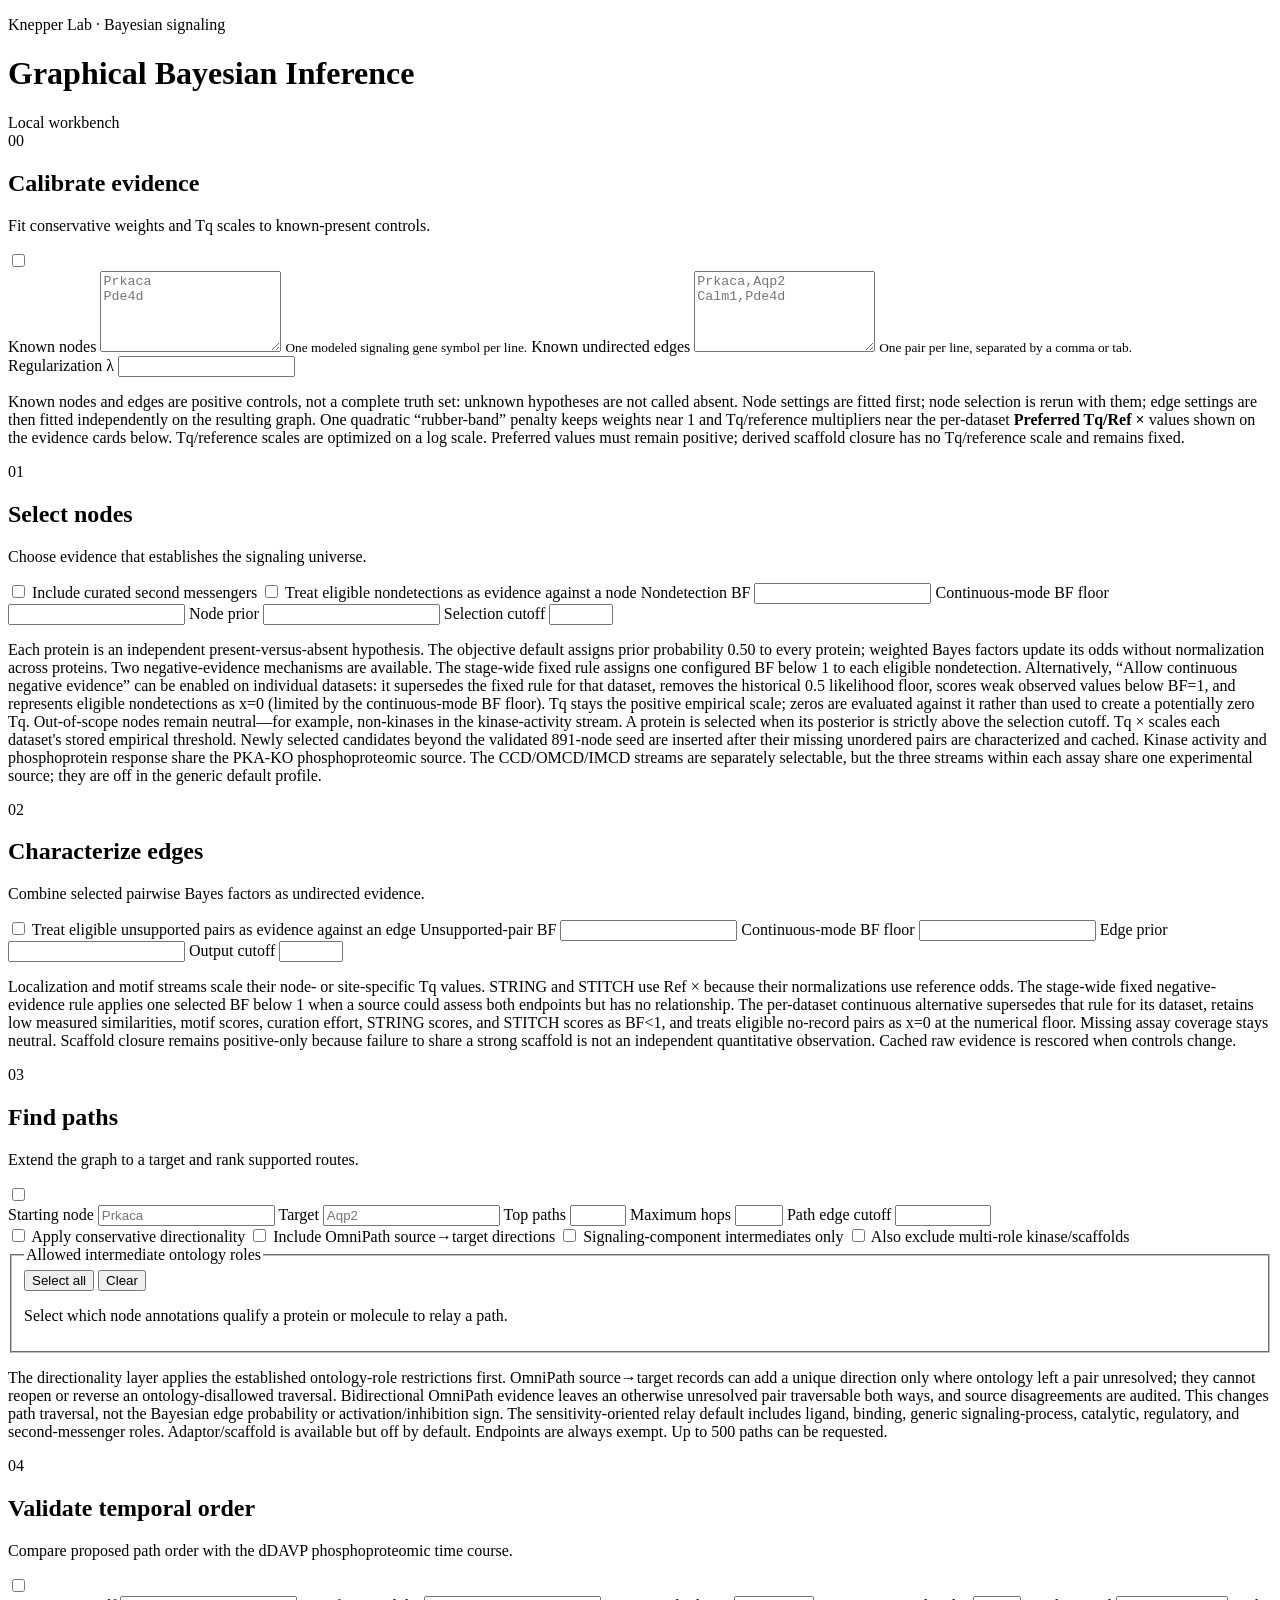
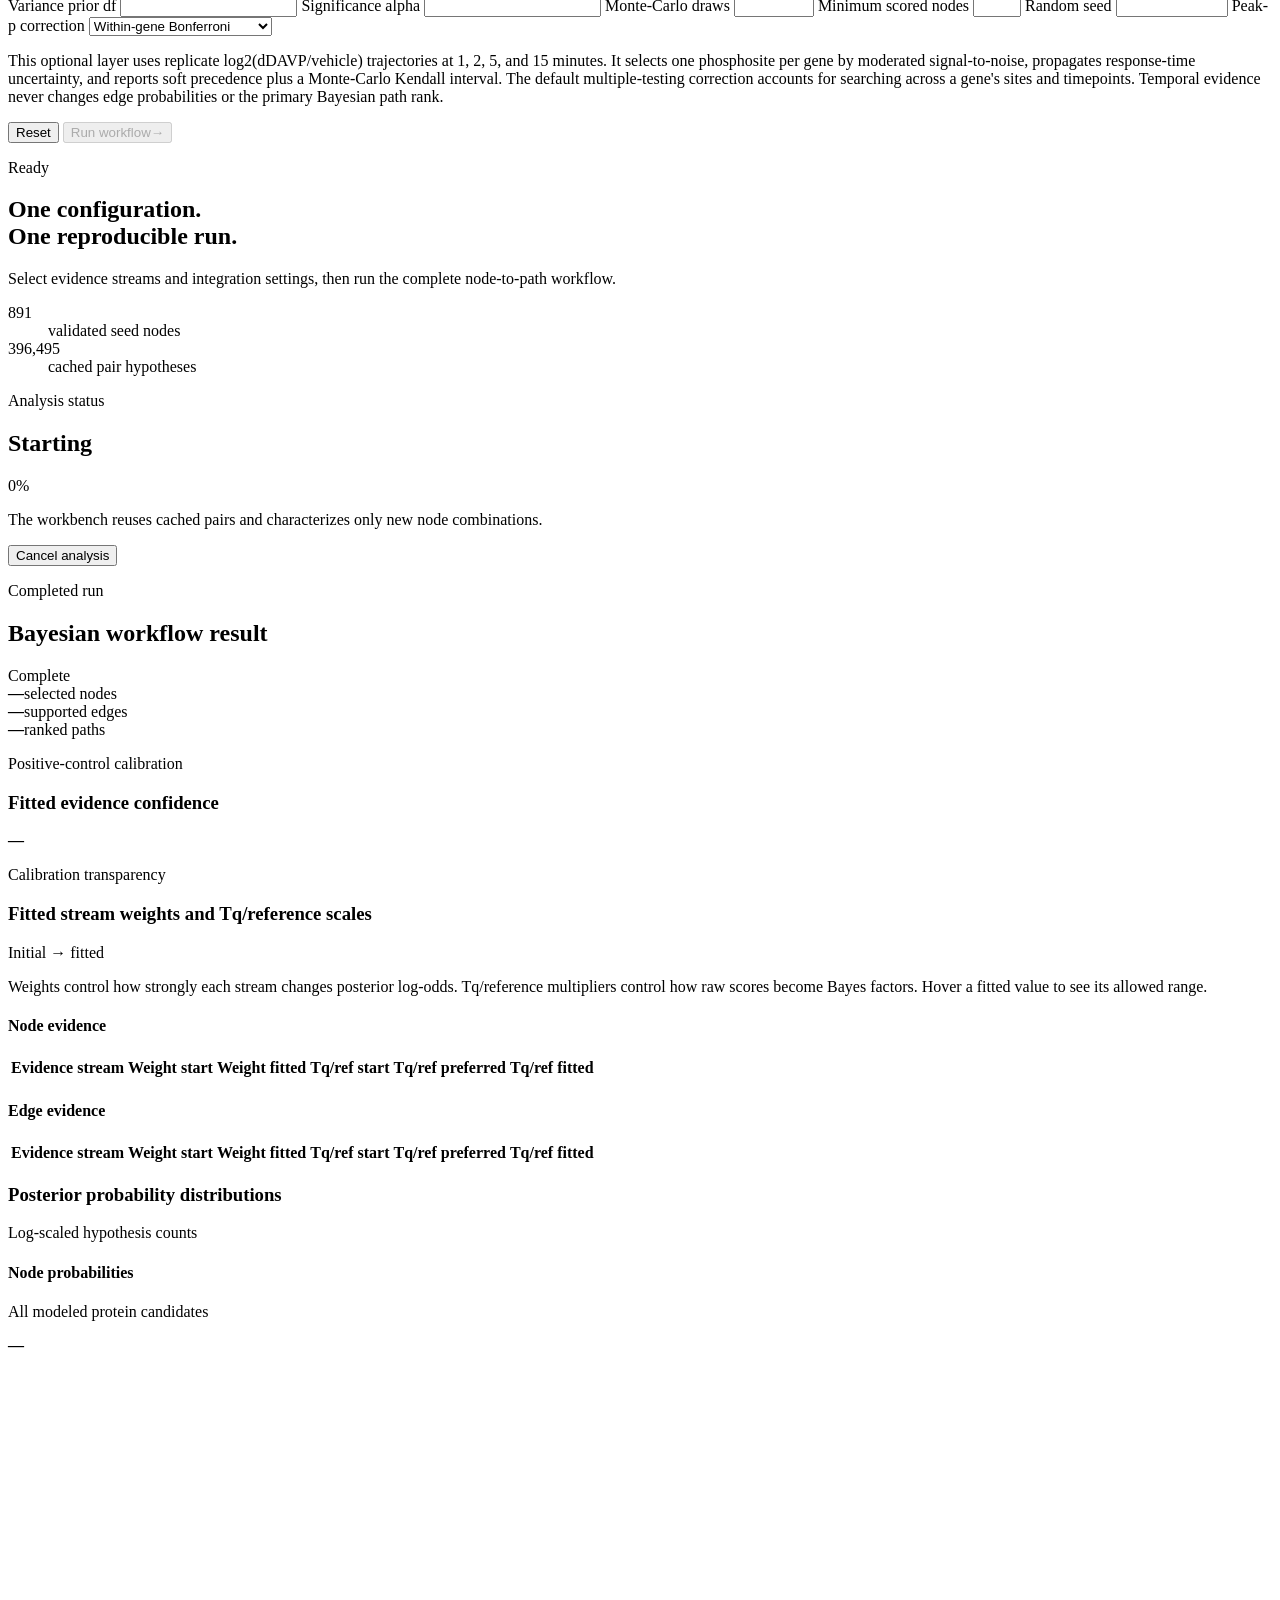
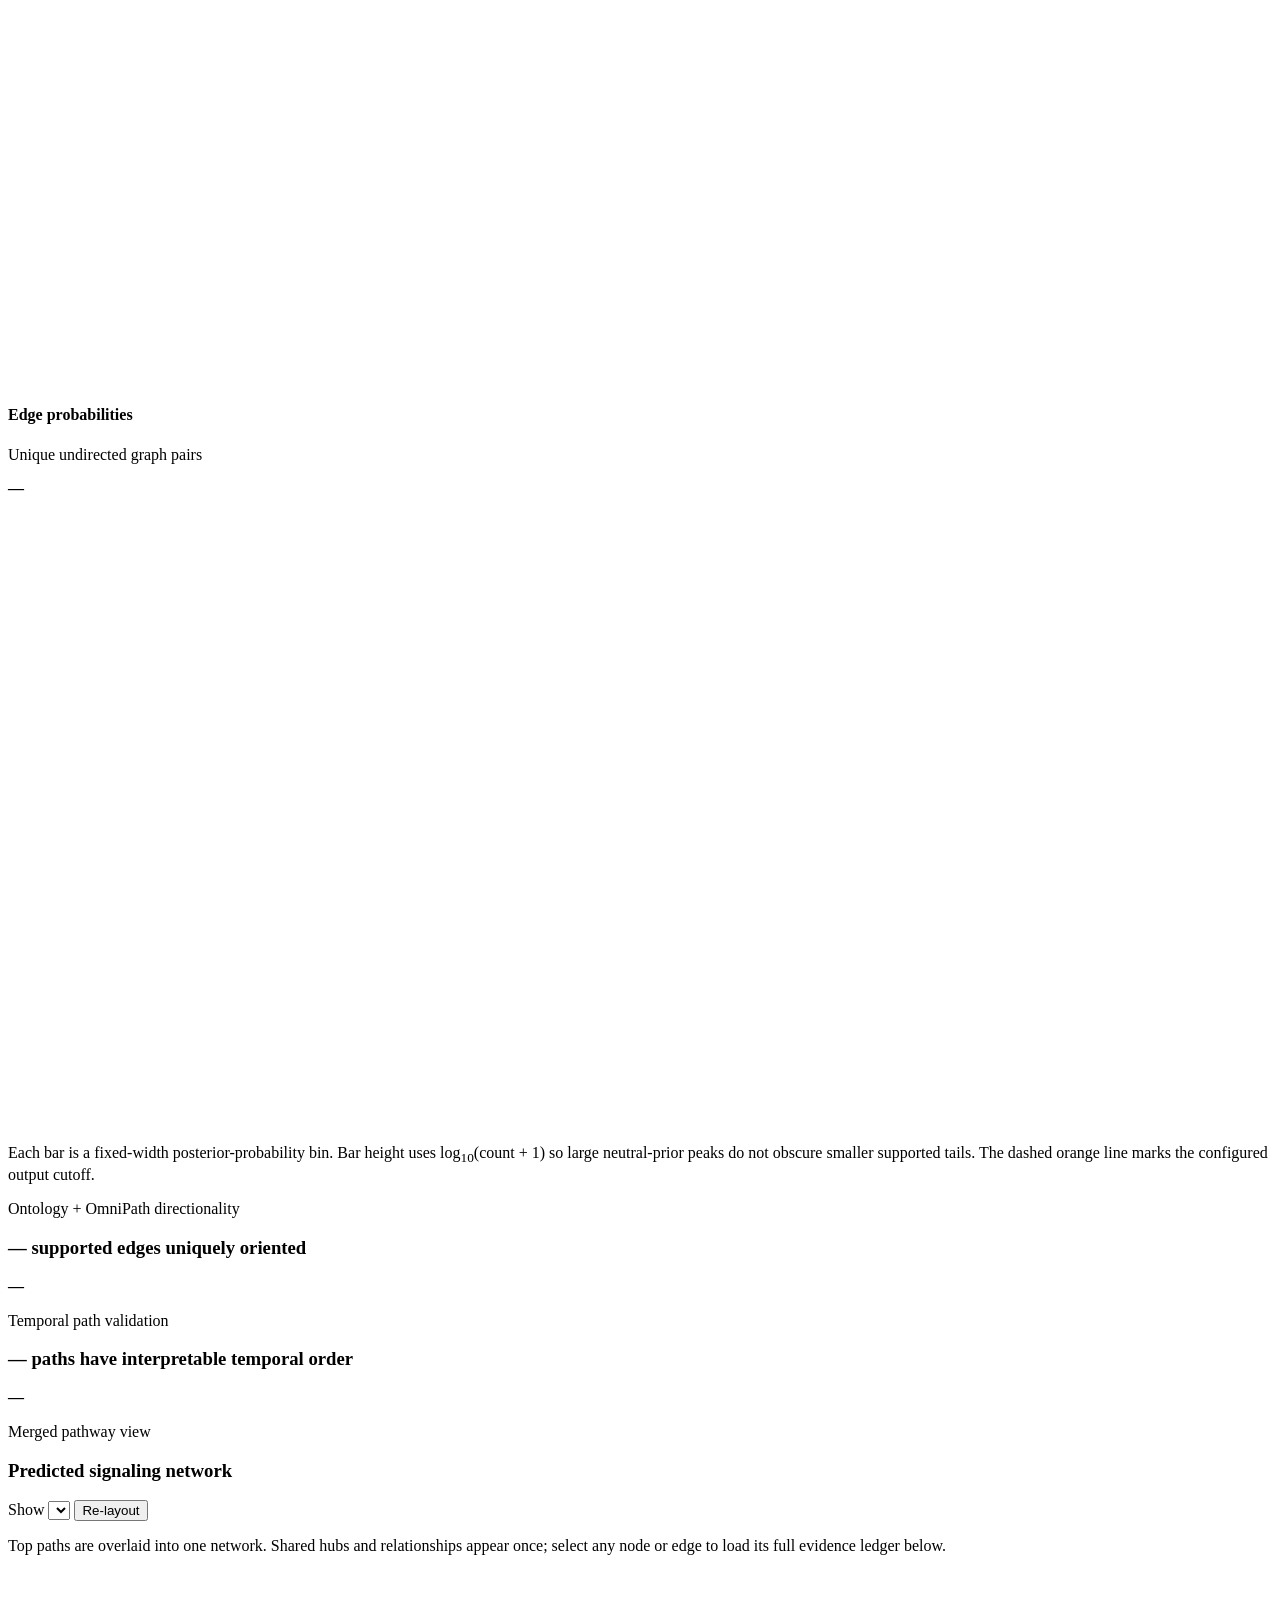
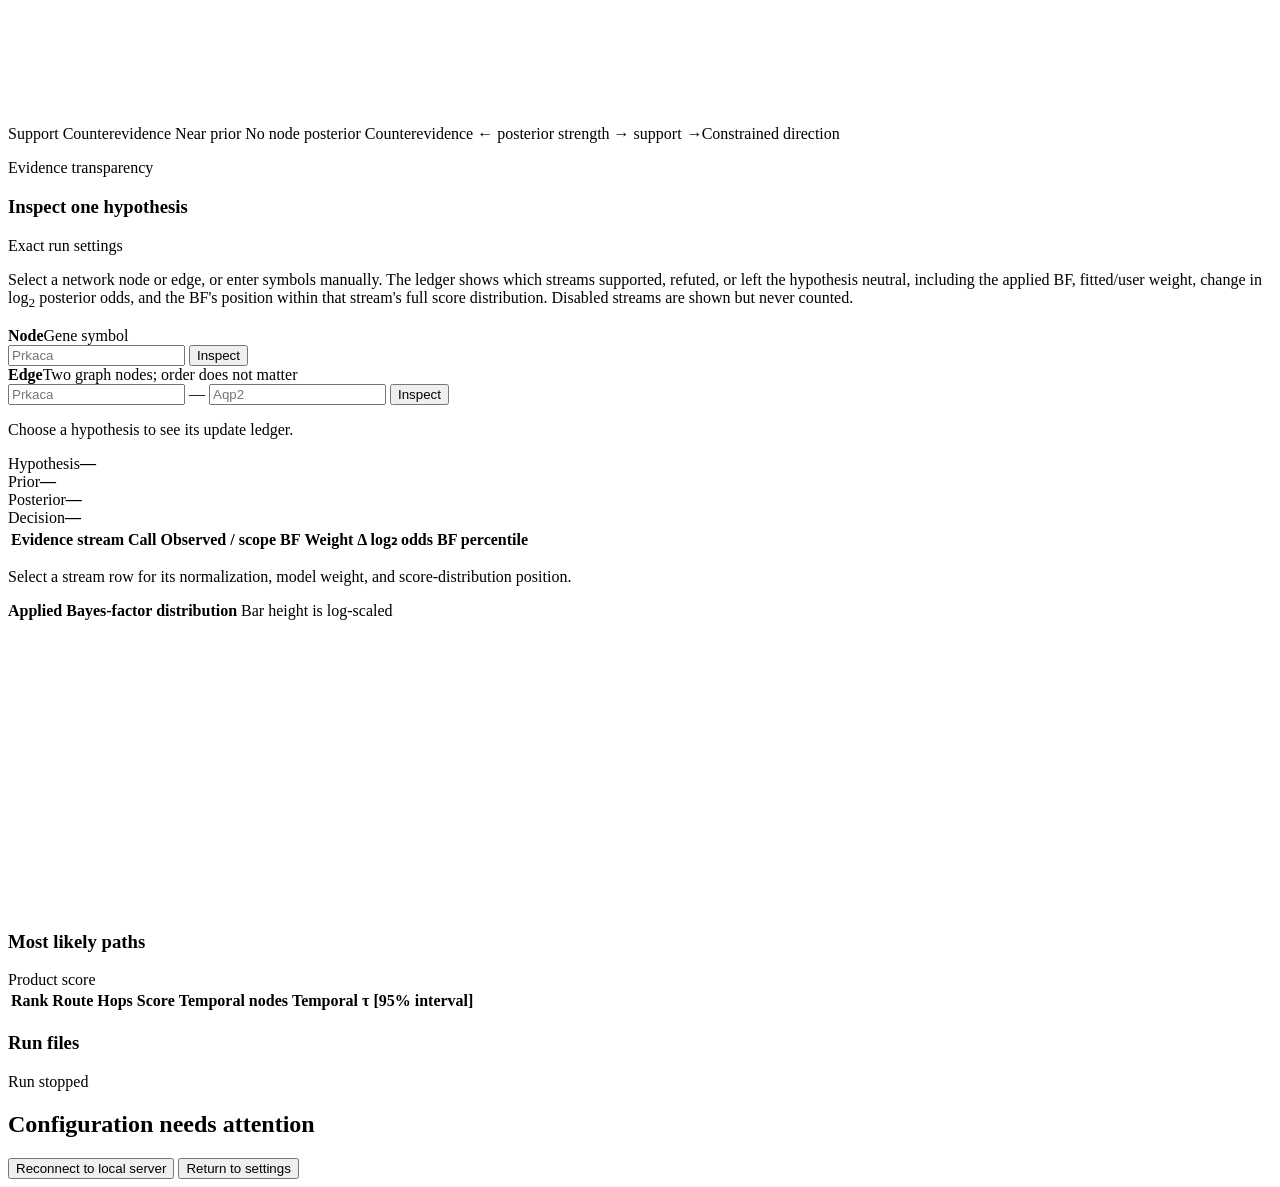
==== gui/web/index.html @ 2e874a76 "chore: establish version 2 baseline" ====
<!doctype html>
<html lang="en">
  <head>
    <meta charset="utf-8" />
    <meta name="viewport" content="width=device-width, initial-scale=1" />
    <meta name="description" content="Configure and run the graphical Bayesian signaling workflow." />
    <title>Graphical Bayesian Inference</title>
    <link rel="stylesheet" href="/styles.css" />
  </head>
  <body>
    <header class="topbar">
      <div>
        <p class="eyebrow">Knepper Lab · Bayesian signaling</p>
        <h1>Graphical Bayesian Inference</h1>
      </div>
      <div class="project-state"><span class="status-dot"></span><span>Local workbench</span></div>
    </header>

    <main class="workspace">
      <form id="workflow-form" class="configuration" aria-label="Workflow configuration">
        <section class="stage" aria-labelledby="calibration-title">
          <div class="stage-heading path-heading">
            <span class="stage-number">00</span>
            <div>
              <h2 id="calibration-title">Calibrate evidence</h2>
              <p>Fit conservative weights and Tq scales to known-present controls.</p>
            </div>
            <label class="switch" title="Enable positive-control calibration">
              <input id="calibration-enabled" type="checkbox" />
              <span></span>
            </label>
          </div>
          <div id="calibration-controls">
            <div class="calibration-target-grid">
              <label>
                <span>Known nodes</span>
                <textarea id="calibration-known-nodes" rows="5" placeholder="Prkaca&#10;Pde4d"></textarea>
                <small>One modeled signaling gene symbol per line.</small>
              </label>
              <label>
                <span>Known undirected edges</span>
                <textarea id="calibration-known-edges" rows="5" placeholder="Prkaca,Aqp2&#10;Calm1,Pde4d"></textarea>
                <small>One pair per line, separated by a comma or tab.</small>
              </label>
            </div>
            <div class="parameter-grid">
              <label>
                <span>Regularization λ</span>
                <input id="calibration-lambda" type="number" min="0" max="100" step="any" inputmode="decimal" />
              </label>
            </div>
            <p class="scientific-note calibration-note">Known nodes and edges are positive controls, not a complete truth set: unknown hypotheses are not called absent. Node settings are fitted first; node selection is rerun with them; edge settings are then fitted independently on the resulting graph. One quadratic “rubber-band” penalty keeps weights near 1 and Tq/reference multipliers near the per-dataset <strong>Preferred Tq/Ref ×</strong> values shown on the evidence cards below. Tq/reference scales are optimized on a log scale. Preferred values must remain positive; derived scaffold closure has no Tq/reference scale and remains fixed.</p>
          </div>
        </section>

        <section class="stage" aria-labelledby="node-title">
          <div class="stage-heading">
            <span class="stage-number">01</span>
            <div>
              <h2 id="node-title">Select nodes</h2>
              <p>Choose evidence that establishes the signaling universe.</p>
            </div>
          </div>
          <div id="node-streams" class="stream-list"></div>
          <div class="parameter-grid compact-grid">
            <label class="check-field span-two">
              <input id="include-messengers" type="checkbox" />
              <span>Include curated second messengers</span>
            </label>
            <label class="check-field span-two">
              <input id="penalize-unobserved" type="checkbox" />
              <span>Treat eligible nondetections as evidence against a node</span>
            </label>
            <label>
              <span>Nondetection BF</span>
              <input id="unobserved-bf" type="number" min="0.000001" max="1" step="any" inputmode="decimal" />
            </label>
            <label>
              <span>Continuous-mode BF floor</span>
              <input id="continuous-node-bf-floor" type="number" min="0.000000000001" max="1" step="any" inputmode="decimal" />
            </label>
            <label>
              <span>Node prior</span>
              <input id="node-prior" type="number" min="0.000001" max="0.999999" step="any" inputmode="decimal" />
            </label>
            <label>
              <span>Selection cutoff</span>
              <input id="node-cutoff" type="number" min="0" max="1" step="0.01" />
            </label>
          </div>
          <p class="scientific-note">Each protein is an independent present-versus-absent hypothesis. The objective default assigns prior probability 0.50 to every protein; weighted Bayes factors update its odds without normalization across proteins. Two negative-evidence mechanisms are available. The stage-wide fixed rule assigns one configured BF below 1 to each eligible nondetection. Alternatively, “Allow continuous negative evidence” can be enabled on individual datasets: it supersedes the fixed rule for that dataset, removes the historical 0.5 likelihood floor, scores weak observed values below BF=1, and represents eligible nondetections as x=0 (limited by the continuous-mode BF floor). Tq stays the positive empirical scale; zeros are evaluated against it rather than used to create a potentially zero Tq. Out-of-scope nodes remain neutral—for example, non-kinases in the kinase-activity stream. A protein is selected when its posterior is strictly above the selection cutoff. Tq × scales each dataset's stored empirical threshold. Newly selected candidates beyond the validated 891-node seed are inserted after their missing unordered pairs are characterized and cached. Kinase activity and phosphoprotein response share the PKA-KO phosphoproteomic source. The CCD/OMCD/IMCD streams are separately selectable, but the three streams within each assay share one experimental source; they are off in the generic default profile.</p>
        </section>

        <section class="stage" aria-labelledby="edge-title">
          <div class="stage-heading">
            <span class="stage-number">02</span>
            <div>
              <h2 id="edge-title">Characterize edges</h2>
              <p>Combine selected pairwise Bayes factors as undirected evidence.</p>
            </div>
          </div>
          <div id="edge-streams" class="stream-list"></div>
          <div class="parameter-grid compact-grid">
            <label class="check-field span-two">
              <input id="penalize-unsupported-edges" type="checkbox" />
              <span>Treat eligible unsupported pairs as evidence against an edge</span>
            </label>
            <label>
              <span>Unsupported-pair BF</span>
              <input id="unsupported-edge-bf" type="number" min="0.000001" max="1" step="any" inputmode="decimal" />
            </label>
            <label>
              <span>Continuous-mode BF floor</span>
              <input id="continuous-edge-bf-floor" type="number" min="0.000000000001" max="1" step="any" inputmode="decimal" />
            </label>
            <label>
              <span>Edge prior</span>
              <input id="edge-prior" type="number" min="0.000001" max="0.999999" step="any" inputmode="decimal" />
            </label>
            <label>
              <span>Output cutoff</span>
              <input id="edge-cutoff" type="number" min="0" max="1" step="0.01" />
            </label>
          </div>
          <p class="scientific-note">Localization and motif streams scale their node- or site-specific Tq values. STRING and STITCH use Ref × because their normalizations use reference odds. The stage-wide fixed negative-evidence rule applies one selected BF below 1 when a source could assess both endpoints but has no relationship. The per-dataset continuous alternative supersedes that rule for its dataset, retains low measured similarities, motif scores, curation effort, STRING scores, and STITCH scores as BF&lt;1, and treats eligible no-record pairs as x=0 at the numerical floor. Missing assay coverage stays neutral. Scaffold closure remains positive-only because failure to share a strong scaffold is not an independent quantitative observation. Cached raw evidence is rescored when controls change.</p>
        </section>

        <section class="stage" aria-labelledby="path-title">
          <div class="stage-heading path-heading">
            <span class="stage-number">03</span>
            <div>
              <h2 id="path-title">Find paths</h2>
              <p>Extend the graph to a target and rank supported routes.</p>
            </div>
            <label class="switch" title="Enable path finding">
              <input id="path-enabled" type="checkbox" />
              <span></span>
            </label>
          </div>
          <div id="path-controls">
            <div class="parameter-grid">
              <label>
                <span>Starting node</span>
                <input id="path-start" type="text" autocomplete="off" placeholder="Prkaca" />
              </label>
              <label>
                <span>Target</span>
                <input id="path-target" type="text" autocomplete="off" placeholder="Aqp2" />
              </label>
              <label>
                <span>Top paths</span>
                <input id="path-top-k" type="number" min="1" max="500" step="1" />
              </label>
              <label>
                <span>Maximum hops</span>
                <input id="path-max-hops" type="number" min="1" max="12" step="1" />
              </label>
              <label>
                <span>Path edge cutoff</span>
                <input id="path-cutoff" type="number" min="0" max="0.999999" step="0.01" />
              </label>
            </div>
            <div class="path-rules">
              <label class="check-field">
                <input id="ontology-directionality" type="checkbox" />
                <span>Apply conservative directionality</span>
              </label>
              <label class="check-field">
                <input id="omnipath-directionality" type="checkbox" />
                <span>Include OmniPath source→target directions</span>
              </label>
              <label class="check-field">
                <input id="signal-only" type="checkbox" />
                <span>Signaling-component intermediates only</span>
              </label>
              <label class="check-field">
                <input id="exclude-multirole-scaffolds" type="checkbox" />
                <span>Also exclude multi-role kinase/scaffolds</span>
              </label>
            </div>
            <fieldset id="ontology-selector" class="ontology-selector">
              <legend>Allowed intermediate ontology roles</legend>
              <div class="ontology-actions" aria-label="Ontology selection shortcuts">
                <button id="ontology-all" type="button">Select all</button>
                <button id="ontology-none" type="button">Clear</button>
              </div>
              <p>Select which node annotations qualify a protein or molecule to relay a path.</p>
              <div id="path-ontology-classes" class="ontology-grid"></div>
            </fieldset>
            <p class="scientific-note">The directionality layer applies the established ontology-role restrictions first. OmniPath source→target records can add a unique direction only where ontology left a pair unresolved; they cannot reopen or reverse an ontology-disallowed traversal. Bidirectional OmniPath evidence leaves an otherwise unresolved pair traversable both ways, and source disagreements are audited. This changes path traversal, not the Bayesian edge probability or activation/inhibition sign. The sensitivity-oriented relay default includes ligand, binding, generic signaling-process, catalytic, regulatory, and second-messenger roles. Adaptor/scaffold is available but off by default. Endpoints are always exempt. Up to 500 paths can be requested.</p>
          </div>
        </section>

        <section class="stage" aria-labelledby="temporal-title">
          <div class="stage-heading path-heading">
            <span class="stage-number">04</span>
            <div>
              <h2 id="temporal-title">Validate temporal order</h2>
              <p>Compare proposed path order with the dDAVP phosphoproteomic time course.</p>
            </div>
            <label class="switch" title="Enable temporal path validation">
              <input id="temporal-enabled" type="checkbox" />
              <span></span>
            </label>
          </div>
          <div id="temporal-controls">
            <div class="parameter-grid">
              <label>
                <span>Variance prior df</span>
                <input id="temporal-prior-df" type="number" min="0.1" max="1000" step="any" />
              </label>
              <label>
                <span>Significance alpha</span>
                <input id="temporal-alpha" type="number" min="0.000001" max="1" step="any" />
              </label>
              <label>
                <span>Monte-Carlo draws</span>
                <input id="temporal-draws" type="number" min="100" max="100000" step="100" />
              </label>
              <label>
                <span>Minimum scored nodes</span>
                <input id="temporal-min-scored" type="number" min="2" max="20" step="1" />
              </label>
              <label>
                <span>Random seed</span>
                <input id="temporal-seed" type="number" min="0" max="4294967295" step="1" />
              </label>
              <label>
                <span>Peak-p correction</span>
                <select id="temporal-p-adjust">
                  <option value="within_gene_bonferroni">Within-gene Bonferroni</option>
                  <option value="none">None (legacy reproduction)</option>
                </select>
              </label>
            </div>
            <p class="scientific-note temporal-note">This optional layer uses replicate log2(dDAVP/vehicle) trajectories at 1, 2, 5, and 15 minutes. It selects one phosphosite per gene by moderated signal-to-noise, propagates response-time uncertainty, and reports soft precedence plus a Monte-Carlo Kendall interval. The default multiple-testing correction accounts for searching across a gene's sites and timepoints. Temporal evidence never changes edge probabilities or the primary Bayesian path rank.</p>
          </div>
        </section>

        <div class="form-actions">
          <button id="reset-button" type="button" class="secondary-button">Reset</button>
          <button id="run-button" type="submit" class="primary-button" disabled>
            <span>Run workflow</span><span aria-hidden="true">→</span>
          </button>
        </div>
      </form>

      <aside class="results" aria-live="polite">
        <div id="empty-state" class="empty-state">
          <div class="graph-mark" aria-hidden="true"><i></i><i></i><i></i><i></i></div>
          <p class="eyebrow">Ready</p>
          <h2>One configuration.<br />One reproducible run.</h2>
          <p>Select evidence streams and integration settings, then run the complete node-to-path workflow.</p>
          <dl class="catalog-stats">
            <div><dt id="catalog-nodes">891</dt><dd>validated seed nodes</dd></div>
            <div><dt id="catalog-pairs">396,495</dt><dd>cached pair hypotheses</dd></div>
          </dl>
        </div>

        <div id="job-state" class="job-state hidden">
          <div class="job-header">
            <div><p class="eyebrow">Analysis status</p><h2 id="job-message">Starting</h2></div>
            <span id="job-percent">0%</span>
          </div>
          <div class="progress-track"><div id="progress-bar"></div></div>
          <p id="job-detail" class="muted">The workbench reuses cached pairs and characterizes only new node combinations.</p>
          <div class="job-actions">
            <button id="cancel-job-button" type="button" class="danger-button">Cancel analysis</button>
          </div>
        </div>

        <div id="result-state" class="result-state hidden">
          <div class="result-heading">
            <div><p class="eyebrow">Completed run</p><h2>Bayesian workflow result</h2></div>
            <span class="complete-badge">Complete</span>
          </div>
          <div class="metric-row">
            <div><strong id="metric-nodes">—</strong><span>selected nodes</span></div>
            <div><strong id="metric-edges">—</strong><span>supported edges</span></div>
            <div><strong id="metric-paths">—</strong><span>ranked paths</span></div>
          </div>
          <div id="warning-box" class="warning-box hidden"></div>
          <section id="calibration-result" class="calibration-result hidden" aria-labelledby="calibration-result-title">
            <div>
              <p class="eyebrow">Positive-control calibration</p>
              <h3 id="calibration-result-title">Fitted evidence confidence</h3>
              <p id="calibration-result-detail"></p>
            </div>
            <strong id="calibration-result-score">—</strong>
          </section>
          <section id="calibration-parameters" class="calibration-parameters hidden" aria-labelledby="calibration-parameters-title">
            <div class="table-heading calibration-parameters-heading">
              <div>
                <p class="eyebrow">Calibration transparency</p>
                <h3 id="calibration-parameters-title">Fitted stream weights and Tq/reference scales</h3>
              </div>
              <span>Initial → fitted</span>
            </div>
            <p class="calibration-parameters-note">Weights control how strongly each stream changes posterior log-odds. Tq/reference multipliers control how raw scores become Bayes factors. Hover a fitted value to see its allowed range.</p>
            <div class="calibration-parameter-grid">
              <article id="node-calibration-parameters" class="calibration-parameter-card">
                <h4>Node evidence</h4>
                <div class="table-wrap">
                  <table class="calibration-parameter-table">
                    <thead><tr><th>Evidence stream</th><th>Weight start</th><th>Weight fitted</th><th>Tq/ref start</th><th>Tq/ref preferred</th><th>Tq/ref fitted</th></tr></thead>
                    <tbody id="node-calibration-parameters-body"></tbody>
                  </table>
                </div>
              </article>
              <article id="edge-calibration-parameters" class="calibration-parameter-card">
                <h4>Edge evidence</h4>
                <div class="table-wrap">
                  <table class="calibration-parameter-table">
                    <thead><tr><th>Evidence stream</th><th>Weight start</th><th>Weight fitted</th><th>Tq/ref start</th><th>Tq/ref preferred</th><th>Tq/ref fitted</th></tr></thead>
                    <tbody id="edge-calibration-parameters-body"></tbody>
                  </table>
                </div>
              </article>
            </div>
          </section>
          <section class="distribution-section" aria-labelledby="distribution-title">
            <div class="table-heading distribution-heading">
              <h3 id="distribution-title">Posterior probability distributions</h3>
              <span>Log-scaled hypothesis counts</span>
            </div>
            <div class="distribution-grid">
              <article class="distribution-card">
                <div class="distribution-card-heading">
                  <div><h4>Node probabilities</h4><p>All modeled protein candidates</p></div>
                  <strong id="node-distribution-count">—</strong>
                </div>
                <svg id="node-distribution-chart" class="distribution-chart" viewBox="0 0 440 218" role="img" aria-label="Histogram of node posterior probabilities"></svg>
                <dl id="node-distribution-stats" class="distribution-stats"></dl>
              </article>
              <article class="distribution-card">
                <div class="distribution-card-heading">
                  <div><h4>Edge probabilities</h4><p>Unique undirected graph pairs</p></div>
                  <strong id="edge-distribution-count">—</strong>
                </div>
                <svg id="edge-distribution-chart" class="distribution-chart" viewBox="0 0 440 218" role="img" aria-label="Histogram of edge posterior probabilities"></svg>
                <dl id="edge-distribution-stats" class="distribution-stats"></dl>
              </article>
            </div>
            <p class="distribution-note">Each bar is a fixed-width posterior-probability bin. Bar height uses log<sub>10</sub>(count + 1) so large neutral-prior peaks do not obscure smaller supported tails. The dashed orange line marks the configured output cutoff.</p>
          </section>
          <section id="directionality-result" class="directionality-result hidden" aria-labelledby="directionality-result-title">
            <div>
              <p class="eyebrow">Ontology + OmniPath directionality</p>
              <h3 id="directionality-result-title"><strong id="oriented-edge-count">—</strong> supported edges uniquely oriented</h3>
              <p id="directionality-result-detail"></p>
            </div>
            <strong id="oriented-edge-percent">—</strong>
          </section>
          <section id="temporal-result" class="temporal-result hidden" aria-labelledby="temporal-result-title">
            <div>
              <p class="eyebrow">Temporal path validation</p>
              <h3 id="temporal-result-title"><strong id="temporal-informative-count">—</strong> paths have interpretable temporal order</h3>
              <p id="temporal-result-detail"></p>
            </div>
            <strong id="temporal-passing-genes">—</strong>
          </section>
          <section id="path-network-section" class="path-network-section hidden" aria-labelledby="path-network-title">
            <div class="table-heading path-network-heading">
              <div>
                <p class="eyebrow">Merged pathway view</p>
                <h3 id="path-network-title">Predicted signaling network</h3>
              </div>
              <div class="path-network-controls">
                <label for="path-network-limit">Show</label>
                <select id="path-network-limit" aria-label="Number of top paths shown"></select>
                <button id="path-network-relayout" type="button" class="secondary-button">Re-layout</button>
              </div>
            </div>
            <p class="path-network-note">Top paths are overlaid into one network. Shared hubs and relationships appear once; select any node or edge to load its full evidence ledger below.</p>
            <div class="path-network-canvas">
              <svg id="path-network-svg" role="img" aria-labelledby="path-network-title path-network-description">
                <desc id="path-network-description">Merged network of the most likely paths. Node appearance represents node posterior probability and edge appearance represents edge posterior probability.</desc>
              </svg>
            </div>
            <div class="path-network-legend" aria-label="Network legend">
              <span><i class="legend-node legend-node-supported"></i>Support</span>
              <span><i class="legend-node legend-node-refuting"></i>Counterevidence</span>
              <span><i class="legend-node legend-node-neutral"></i>Near prior</span>
              <span><i class="legend-node legend-node-unscored"></i>No node posterior</span>
              <span><i class="legend-evidence-gradient"></i>Counterevidence ← posterior strength → support</span>
              <span><i class="legend-arrow">→</i>Constrained direction</span>
            </div>
            <p id="path-network-detail" class="path-network-detail" aria-live="polite"></p>
          </section>
          <section id="evidence-inspector" class="evidence-inspector" aria-labelledby="evidence-inspector-title">
            <div class="table-heading evidence-inspector-heading">
              <div>
                <p class="eyebrow">Evidence transparency</p>
                <h3 id="evidence-inspector-title">Inspect one hypothesis</h3>
              </div>
              <span>Exact run settings</span>
            </div>
            <p class="evidence-inspector-note">Select a network node or edge, or enter symbols manually. The ledger shows which streams supported, refuted, or left the hypothesis neutral, including the applied BF, fitted/user weight, change in log<sub>2</sub> posterior odds, and the BF's position within that stream's full score distribution. Disabled streams are shown but never counted.</p>
            <div class="evidence-query-grid">
              <form id="node-evidence-form" class="evidence-query-card">
                <label for="node-evidence-symbol"><strong>Node</strong><span>Gene symbol</span></label>
                <div class="evidence-query-row">
                  <input id="node-evidence-symbol" type="text" placeholder="Prkaca" autocomplete="off" />
                  <button type="submit" class="secondary-button">Inspect</button>
                </div>
              </form>
              <form id="edge-evidence-form" class="evidence-query-card">
                <label><strong>Edge</strong><span>Two graph nodes; order does not matter</span></label>
                <div class="evidence-edge-fields">
                  <input id="edge-evidence-node-a" type="text" placeholder="Prkaca" aria-label="First edge node" autocomplete="off" />
                  <span aria-hidden="true">—</span>
                  <input id="edge-evidence-node-b" type="text" placeholder="Aqp2" aria-label="Second edge node" autocomplete="off" />
                  <button type="submit" class="secondary-button">Inspect</button>
                </div>
              </form>
            </div>
            <p id="evidence-inspector-message" class="evidence-inspector-message muted">Choose a hypothesis to see its update ledger.</p>
            <div id="evidence-inspector-result" class="evidence-inspector-result hidden">
              <div class="evidence-summary-grid">
                <div><span>Hypothesis</span><strong id="evidence-summary-hypothesis">—</strong></div>
                <div><span>Prior</span><strong id="evidence-summary-prior">—</strong></div>
                <div><span>Posterior</span><strong id="evidence-summary-posterior">—</strong></div>
                <div><span>Decision</span><strong id="evidence-summary-decision">—</strong></div>
              </div>
              <div id="evidence-reconciliation" class="evidence-reconciliation"></div>
              <div class="evidence-ledger-wrap">
                <table class="evidence-ledger">
                  <thead><tr><th>Evidence stream</th><th>Call</th><th>Observed / scope</th><th>BF</th><th>Weight</th><th>Δ log₂ odds</th><th>BF percentile</th></tr></thead>
                  <tbody id="evidence-ledger-body"></tbody>
                </table>
              </div>
              <p id="evidence-stream-detail" class="evidence-stream-detail">Select a stream row for its normalization, model weight, and score-distribution position.</p>
              <div id="evidence-stream-distribution" class="evidence-stream-distribution hidden">
                <div class="evidence-stream-distribution-heading">
                  <strong>Applied Bayes-factor distribution</strong>
                  <span>Bar height is log-scaled</span>
                </div>
                <svg id="evidence-stream-distribution-chart" viewBox="0 0 720 164" role="img" aria-label="Distribution of applied Bayes factors for the selected evidence stream"></svg>
                <p id="evidence-stream-distribution-summary"></p>
              </div>
            </div>
          </section>
          <div class="table-heading"><h3>Most likely paths</h3><span>Product score</span></div>
          <div class="table-wrap">
            <table>
              <thead><tr><th>Rank</th><th>Route</th><th>Hops</th><th>Score</th><th class="temporal-column hidden">Temporal nodes</th><th class="temporal-column hidden">Temporal τ [95% interval]</th></tr></thead>
              <tbody id="paths-body"></tbody>
            </table>
          </div>
          <div class="download-block">
            <h3>Run files</h3>
            <div id="download-links" class="download-links"></div>
          </div>
        </div>

        <div id="error-state" class="error-state hidden">
          <p id="error-eyebrow" class="eyebrow">Run stopped</p>
          <h2 id="error-title">Configuration needs attention</h2>
          <p id="error-message"></p>
          <button id="reconnect-server" type="button" class="primary-button hidden">Reconnect to local server</button>
          <button id="dismiss-error" type="button" class="secondary-button">Return to settings</button>
        </div>
      </aside>
    </main>

    <script src="/app.js" defer></script>
  </body>
</html>
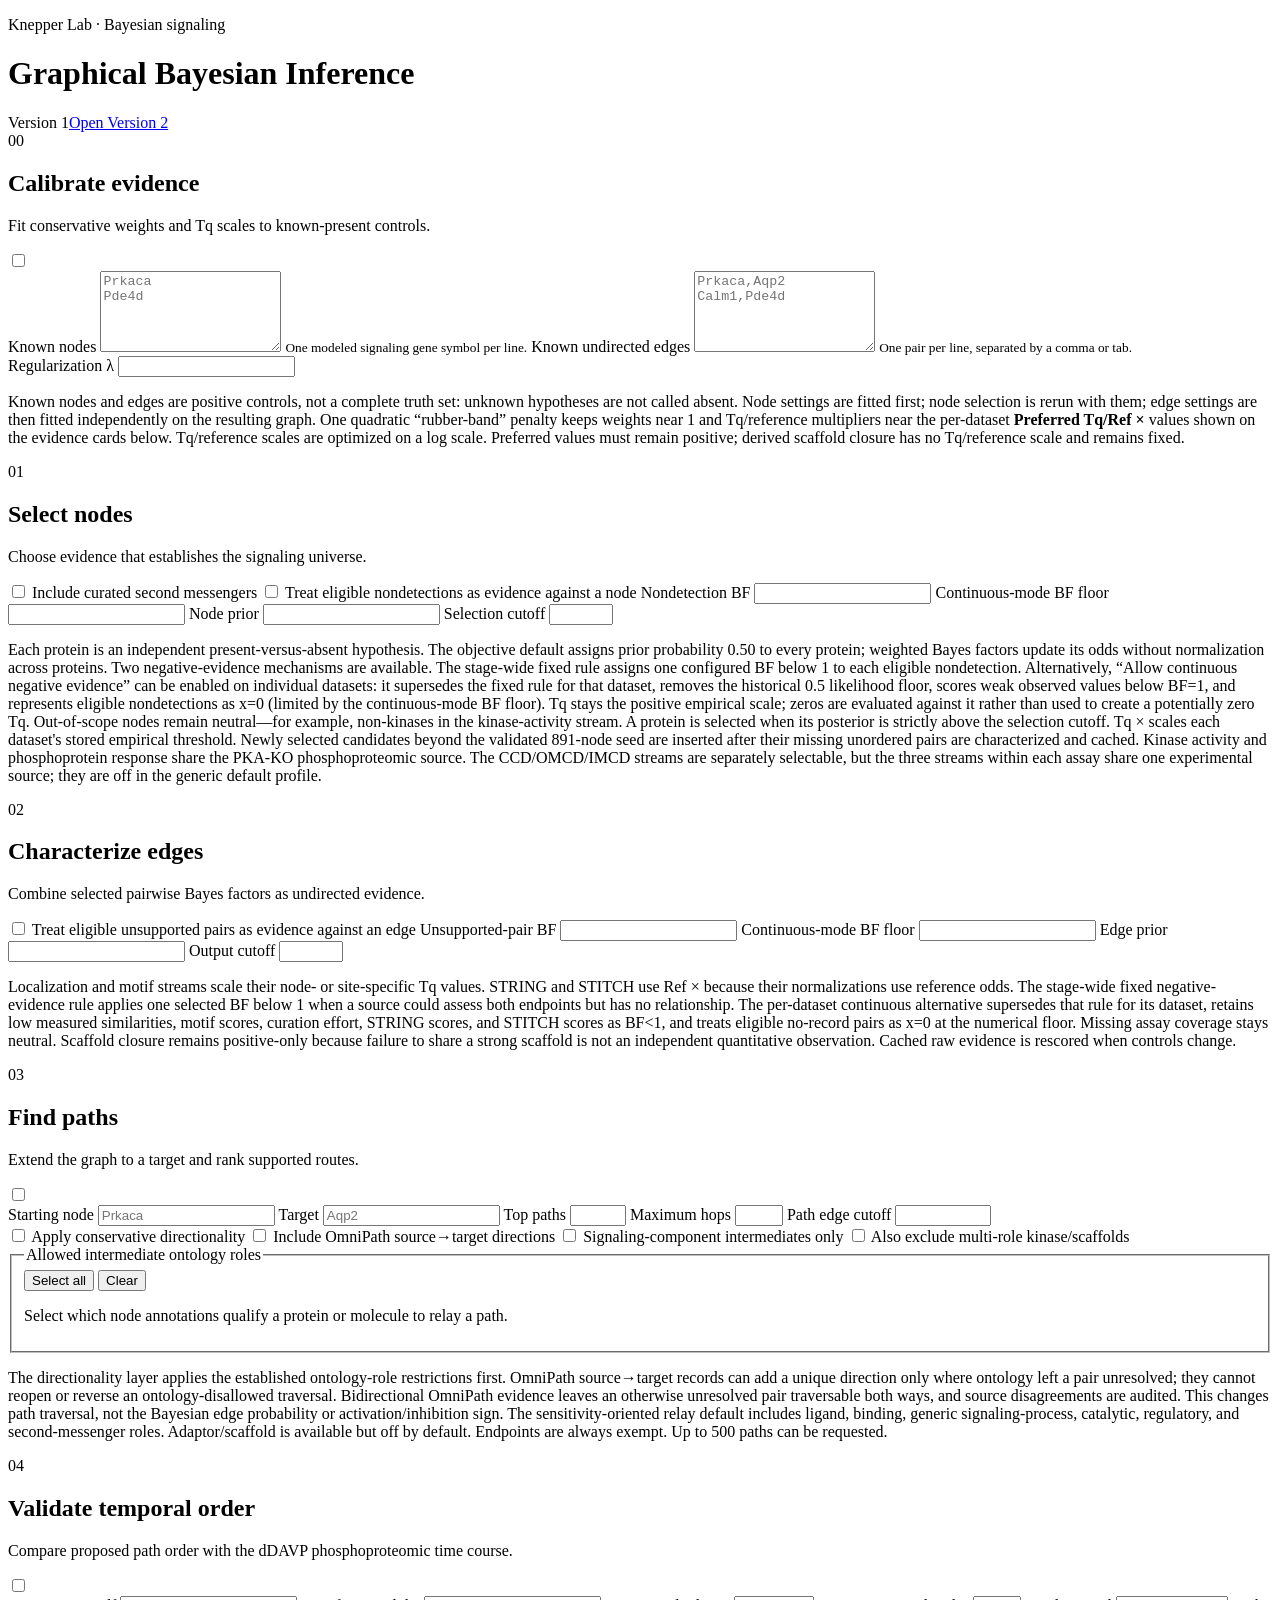
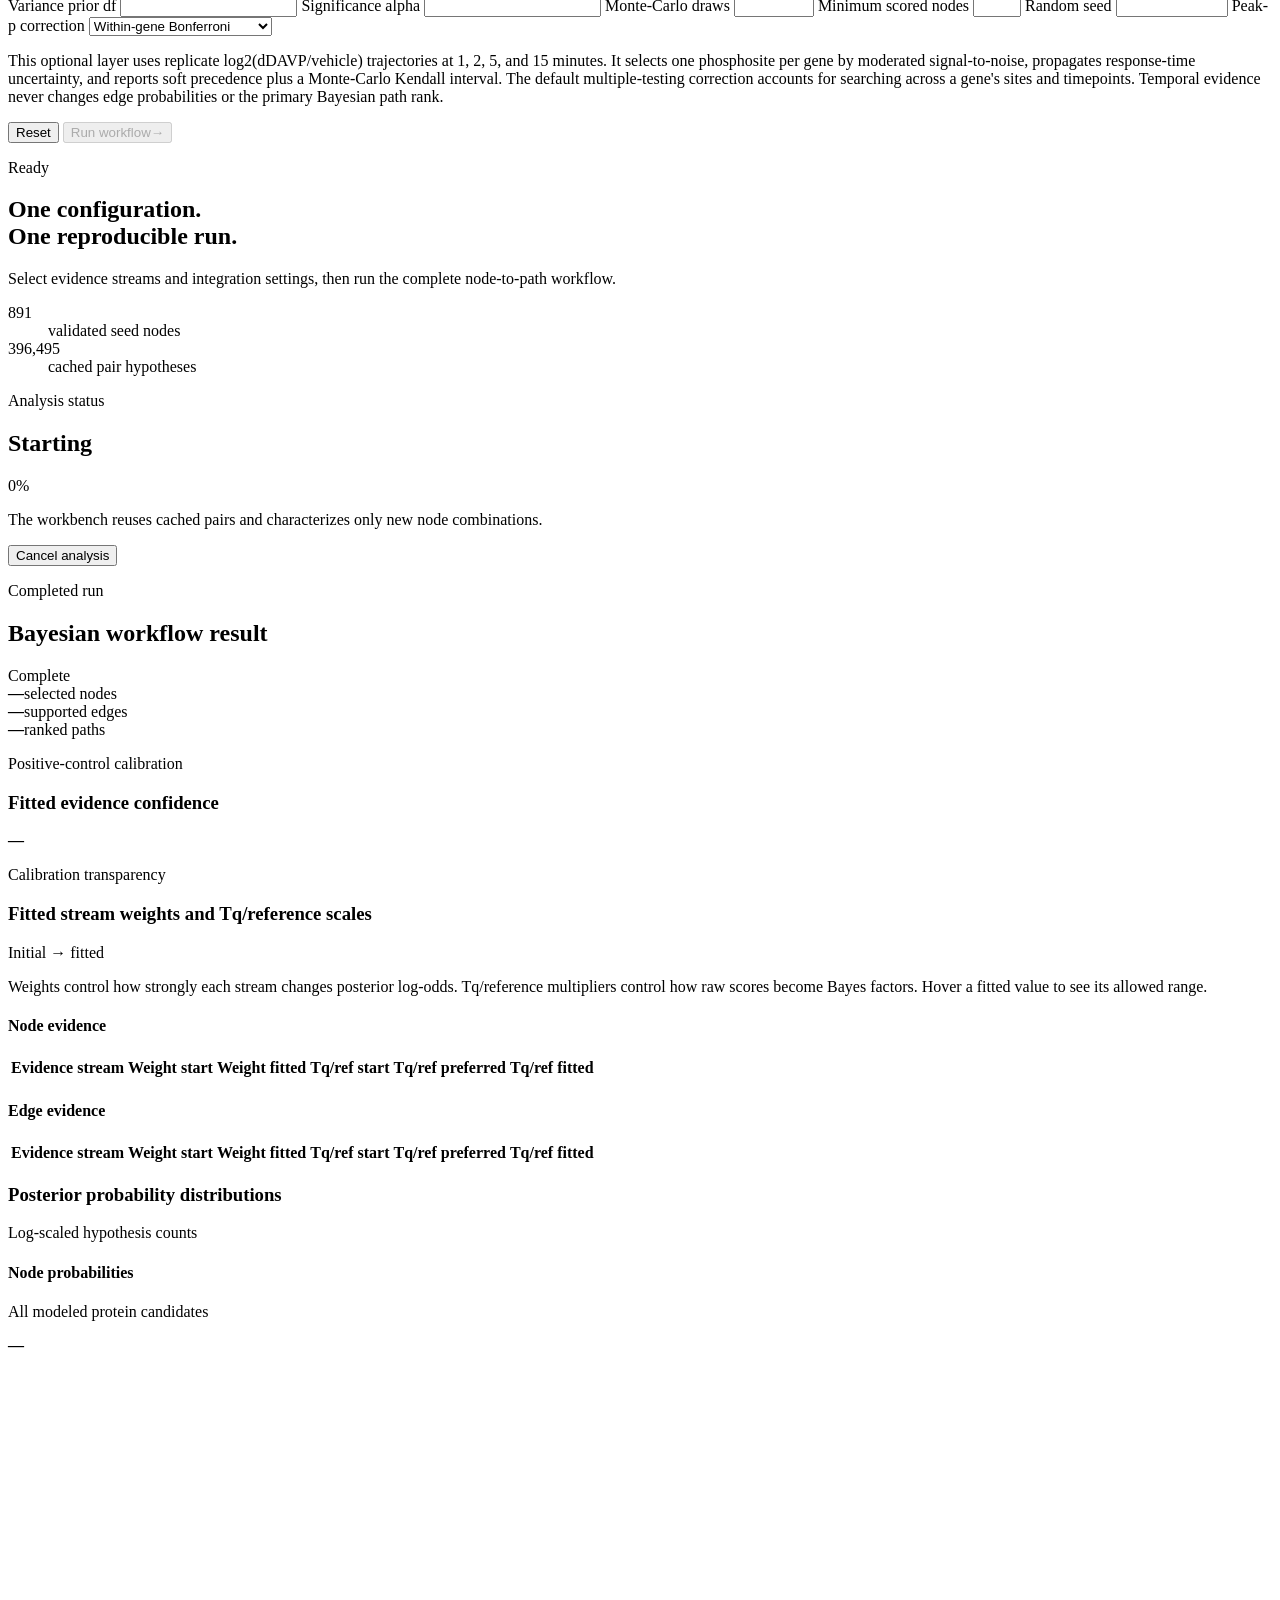
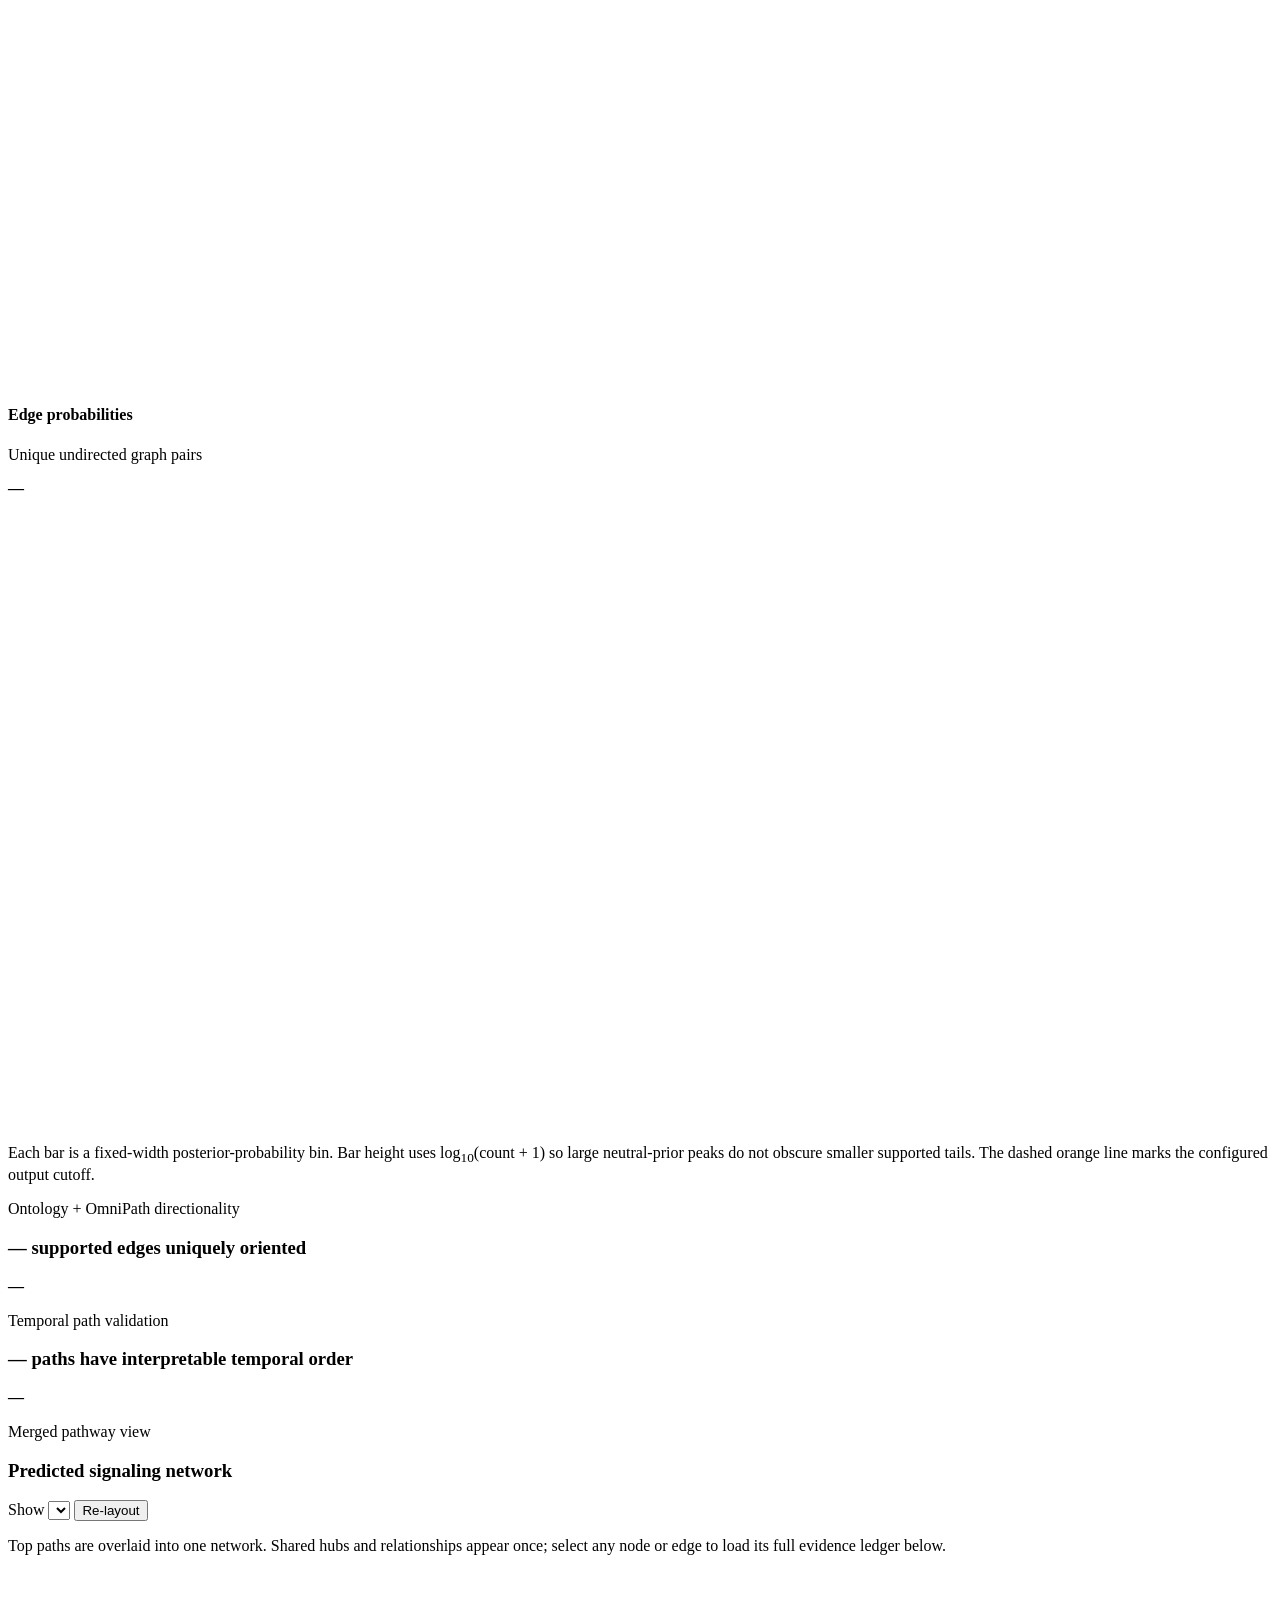
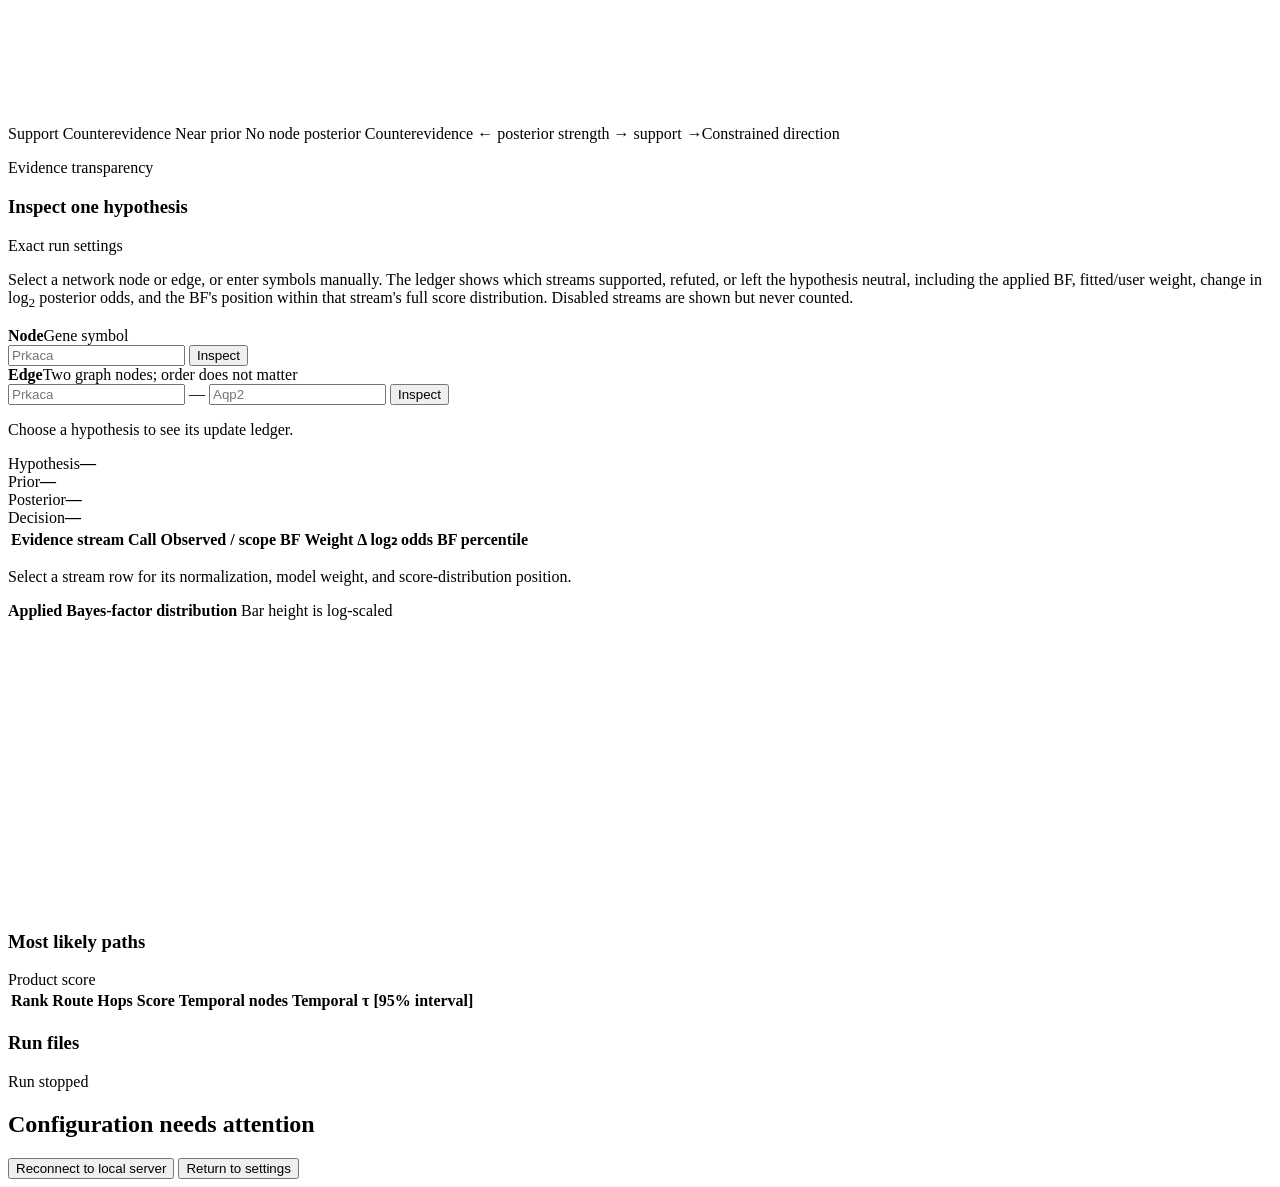
==== commit 38588afb: "feat: add storage-conscious V2 frontier screening" ====
--- a/gui/web/index.html
+++ b/gui/web/index.html
@@ -13,7 +13,7 @@
         <p class="eyebrow">Knepper Lab · Bayesian signaling</p>
         <h1>Graphical Bayesian Inference</h1>
       </div>
-      <div class="project-state"><span class="status-dot"></span><span>Local workbench</span></div>
+      <div class="project-state"><span class="status-dot"></span><span>Version 1</span><a href="/v2.html">Open Version 2</a></div>
     </header>
 
     <main class="workspace">
